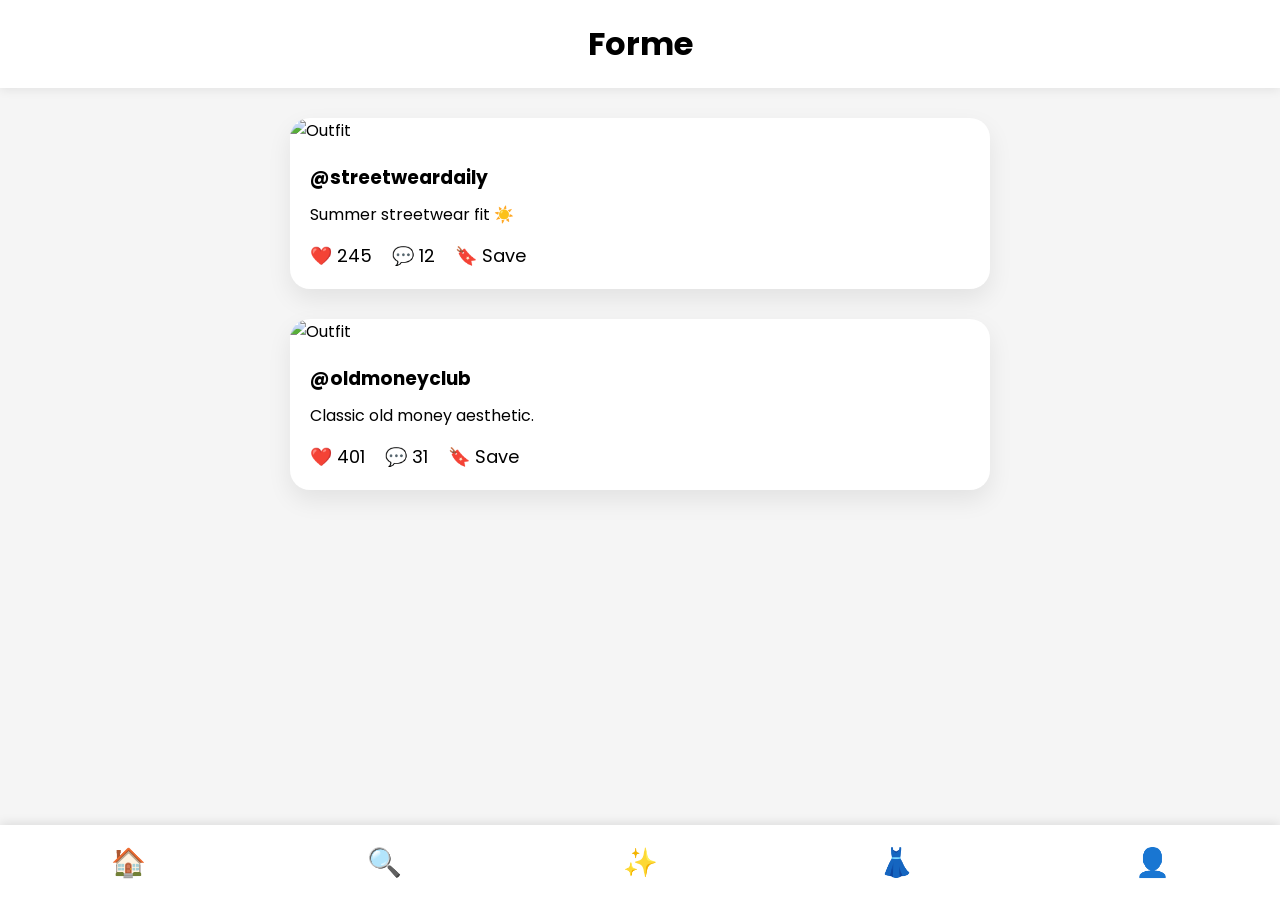
==== html/home.html @ 21f389dc "Added onboarding flow, login page, body shape selection and home feed" ====
<!DOCTYPE html>
<html lang="en">
<head>

<meta charset="UTF-8">
<meta name="viewport" content="width=device-width, initial-scale=1.0">

<title>Forme</title>

<link rel="stylesheet" href="../css/home.css">

<link href="https://fonts.googleapis.com/css2?family=Poppins:wght@300;400;500;600;700&display=swap" rel="stylesheet">

</head>

<body>

<header>

    <h1>Forme</h1>

</header>

<main>

    <div class="feed-card">

        <img
        src="https://images.unsplash.com/photo-1515886657613-9f3515b0c78f?w=800"
        alt="Outfit">

        <div class="card-content">

            <h3>@streetweardaily</h3>

            <p>
                Summer streetwear fit ☀️
            </p>

            <div class="actions">

                <span>❤️ 245</span>

                <span>💬 12</span>

                <span>🔖 Save</span>

            </div>

        </div>

    </div>

    <div class="feed-card">

        <img
        src="https://images.unsplash.com/photo-1496747611176-843222e1e57c?w=800"
        alt="Outfit">

        <div class="card-content">

            <h3>@oldmoneyclub</h3>

            <p>
                Classic old money aesthetic.
            </p>

            <div class="actions">

                <span>❤️ 401</span>

                <span>💬 31</span>

                <span>🔖 Save</span>

            </div>

        </div>

    </div>

</main>

<nav class="bottom-nav">

    <a href="home.html">🏠</a>

    <a href="discover.html">🔍</a>

    <a href="stylist.html">✨</a>

    <a href="wardrobe.html">👗</a>

    <a href="profile.html">👤</a>

</nav>

<script src="../js/home.js"></script>

</body>
</html>
---- css/home.css ----
*{
    margin:0;
    padding:0;
    box-sizing:border-box;
}

body{

    font-family:'Poppins',sans-serif;

    background:#f5f5f5;

    padding-bottom:90px;
}

header{

    position:sticky;

    top:0;

    background:white;

    padding:20px;

    text-align:center;

    box-shadow:
    0 2px 10px rgba(0,0,0,.08);

    z-index:100;
}

.feed-card{

    width:90%;

    max-width:700px;

    margin:30px auto;

    background:white;

    border-radius:20px;

    overflow:hidden;

    box-shadow:
    0 10px 25px rgba(0,0,0,.08);
}

.feed-card img{

    width:100%;

    height:500px;

    object-fit:cover;
}

.card-content{

    padding:20px;
}

.card-content h3{

    margin-bottom:10px;
}

.actions{

    display:flex;

    gap:20px;

    margin-top:15px;

    font-size:18px;
}

.bottom-nav{

    position:fixed;

    bottom:0;

    left:0;

    width:100%;

    height:75px;

    background:white;

    display:flex;

    justify-content:space-around;

    align-items:center;

    box-shadow:
    0 -2px 10px rgba(0,0,0,.1);
}

.bottom-nav a{

    text-decoration:none;

    font-size:28px;

    color:black;
}
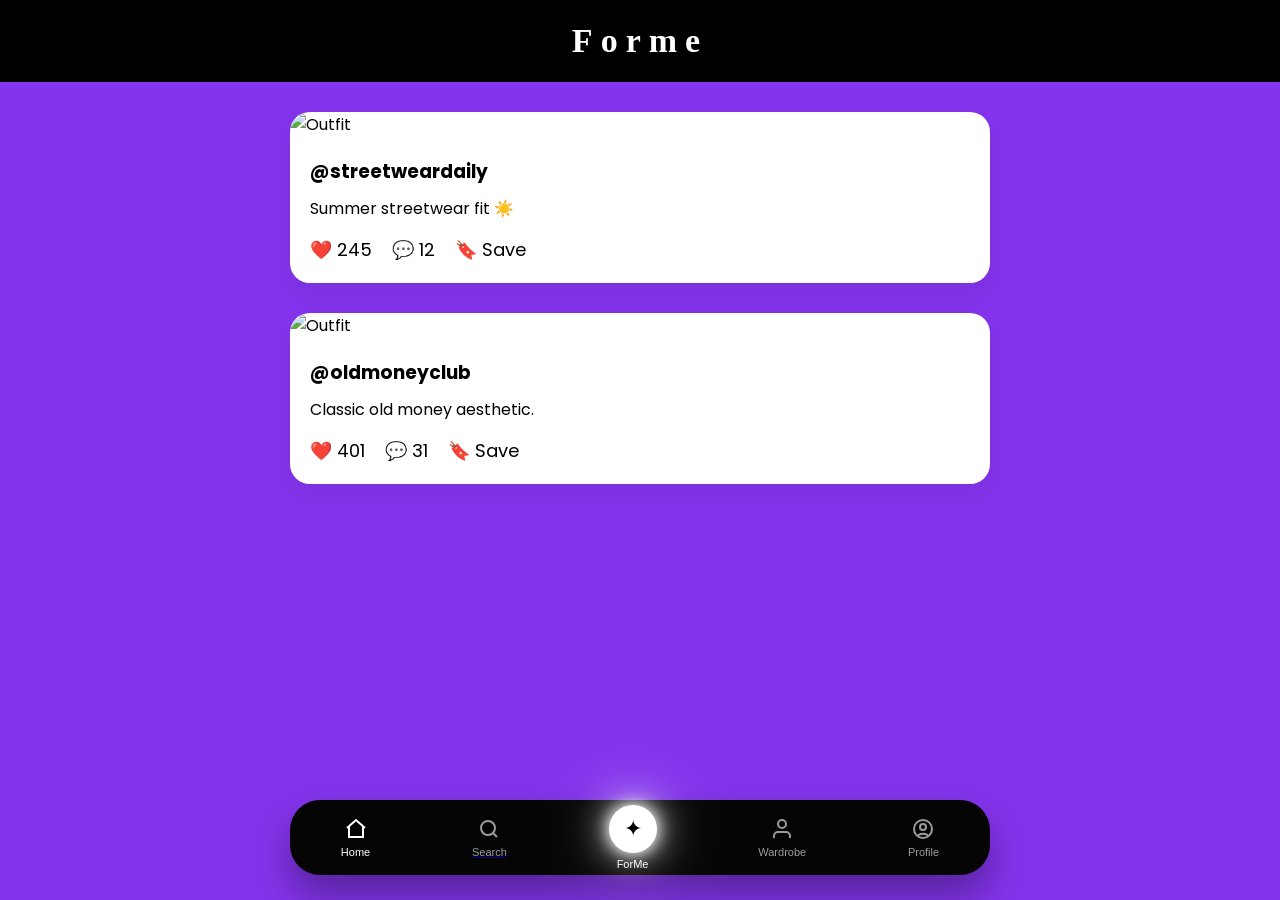
==== commit 36e558b7: "Updated search page glass UI" ====
--- a/html/home.html
+++ b/html/home.html
@@ -81,17 +81,98 @@
 
 </main>
 
+<!-- Bottom Navigation -->
+
 <nav class="bottom-nav">
 
-    <a href="home.html">🏠</a>
+    <button class="nav-item active">
 
-    <a href="discover.html">🔍</a>
+        <svg viewBox="0 0 24 24">
+            <path d="M3 11L12 3l9 8"/>
+            <path d="M5 10v10h14V10"/>
+        </svg>
 
-    <a href="stylist.html">✨</a>
+        <span>Home</span>
 
-    <a href="wardrobe.html">👗</a>
+    </button>
 
-    <a href="profile.html">👤</a>
+
+
+    <a href="search.html" class="nav-link">
+
+<button class="nav-item">
+
+    <svg viewBox="0 0 24 24">
+
+        <circle cx="11" cy="11" r="7"/>
+
+        <path d="M20 20l-4-4"/>
+
+    </svg>
+
+
+    <span>Search</span>
+
+
+</button>
+
+</a>
+
+
+
+
+    <button class="nav-item center">
+
+        <div class="ai-button">
+
+        ✦
+
+        </div>
+
+        <span>ForMe</span>
+
+    </button>
+
+
+
+
+    <button class="nav-item">
+
+        <svg viewBox="0 0 24 24">
+
+            <path d="M20 21v-2a4 4 0 0 0-4-4H8a4 4 0 0 0-4 4v2"/>
+
+            <circle cx="12" cy="7" r="4"/>
+
+        </svg>
+
+
+        <span>Wardrobe</span>
+
+    </button>
+
+
+
+
+
+    <button class="nav-item">
+
+
+        <svg viewBox="0 0 24 24">
+
+        <circle cx="12" cy="12" r="9"/>
+
+        <circle cx="12" cy="10" r="3"/>
+
+        <path d="M7 19c1-3 9-3 10 0"/>
+
+        </svg>
+
+
+        <span>Profile</span>
+
+    </button>
+
 
 </nav>
 
--- a/css/home.css
+++ b/css/home.css
@@ -8,27 +8,40 @@
 
     font-family:'Poppins',sans-serif;
 
-    background:#f5f5f5;
-
-    padding-bottom:90px;
+    background:#8434ec;
+
+    padding-bottom:130px;
 }
 
 header{
+ font-family:'Cormorant Garamond';
 
     position:sticky;
 
     top:0;
 
-    background:white;
-
-    padding:20px;
+    background:black;
+
+    padding:22px;
 
     text-align:center;
 
-    box-shadow:
-    0 2px 10px rgba(0,0,0,.08);
-
     z-index:100;
+
+}
+
+
+
+header h1{
+
+    color:white;
+
+    font-size:34px;
+
+    font-weight:700;
+
+    letter-spacing:8px;
+
 }
 
 .feed-card{
@@ -83,15 +96,26 @@
 
     position:fixed;
 
-    bottom:0;
-
-    left:0;
-
-    width:100%;
+    bottom:25px;
+
+    left:50%;
+
+    transform:translateX(-50%);
+
+
+    width:92%;
+
+    max-width:700px;
+
 
     height:75px;
 
-    background:white;
+
+    background:#050505;
+
+
+    border-radius:30px;
+
 
     display:flex;
 
@@ -99,15 +123,146 @@
 
     align-items:center;
 
+
     box-shadow:
-    0 -2px 10px rgba(0,0,0,.1);
-}
-
-.bottom-nav a{
-
-    text-decoration:none;
-
-    font-size:28px;
-
-    color:black;
+    0 20px 40px rgba(0,0,0,.35);
+
+
+    z-index:999;
+
+}
+
+
+
+.nav-item{
+
+
+    background:none;
+
+    border:none;
+
+
+    color:white;
+
+
+    display:flex;
+
+    flex-direction:column;
+
+    align-items:center;
+
+    gap:5px;
+
+
+    font-size:11px;
+
+
+    opacity:.6;
+
+
+    cursor:pointer;
+
+}
+.center{
+    opacity:1;
+}
+
+
+
+
+.nav-item svg{
+
+
+    width:24px;
+
+    height:24px;
+
+
+    fill:none;
+
+    stroke:white;
+
+    stroke-width:2;
+
+
+}
+
+
+
+.nav-item.active{
+
+    opacity:1;
+
+}
+
+
+
+.center{
+
+    margin-top:-0px;
+
+}
+
+
+
+.ai-button{
+
+
+    width:48px;
+    height:48px;
+
+
+    border-radius:50%;
+
+
+    background:#ffffff;
+
+
+    color:#000000;
+
+
+    display:flex;
+
+    justify-content:center;
+
+    align-items:center;
+
+
+    font-size:22px;
+
+
+    box-shadow:
+    0 0 15px #ffffff,
+    0 0 35px rgba(255,255,255,.9),
+    0 0 70px rgba(255,255,255,.55);
+
+
+    animation: aiGlow 2s ease-in-out infinite;
+
+}
+
+
+
+@keyframes aiGlow{
+
+
+    0%,100%{
+
+        box-shadow:
+        0 0 12px #ffffff,
+        0 0 35px rgba(255,255,255,.75),
+        0 0 65px rgba(255,255,255,.35);
+
+    }
+
+
+    50%{
+
+        box-shadow:
+        0 0 25px #ffffff,
+        0 0 60px rgba(255,255,255,1),
+        0 0 100px rgba(255,255,255,.65);
+
+    }
+
 }
